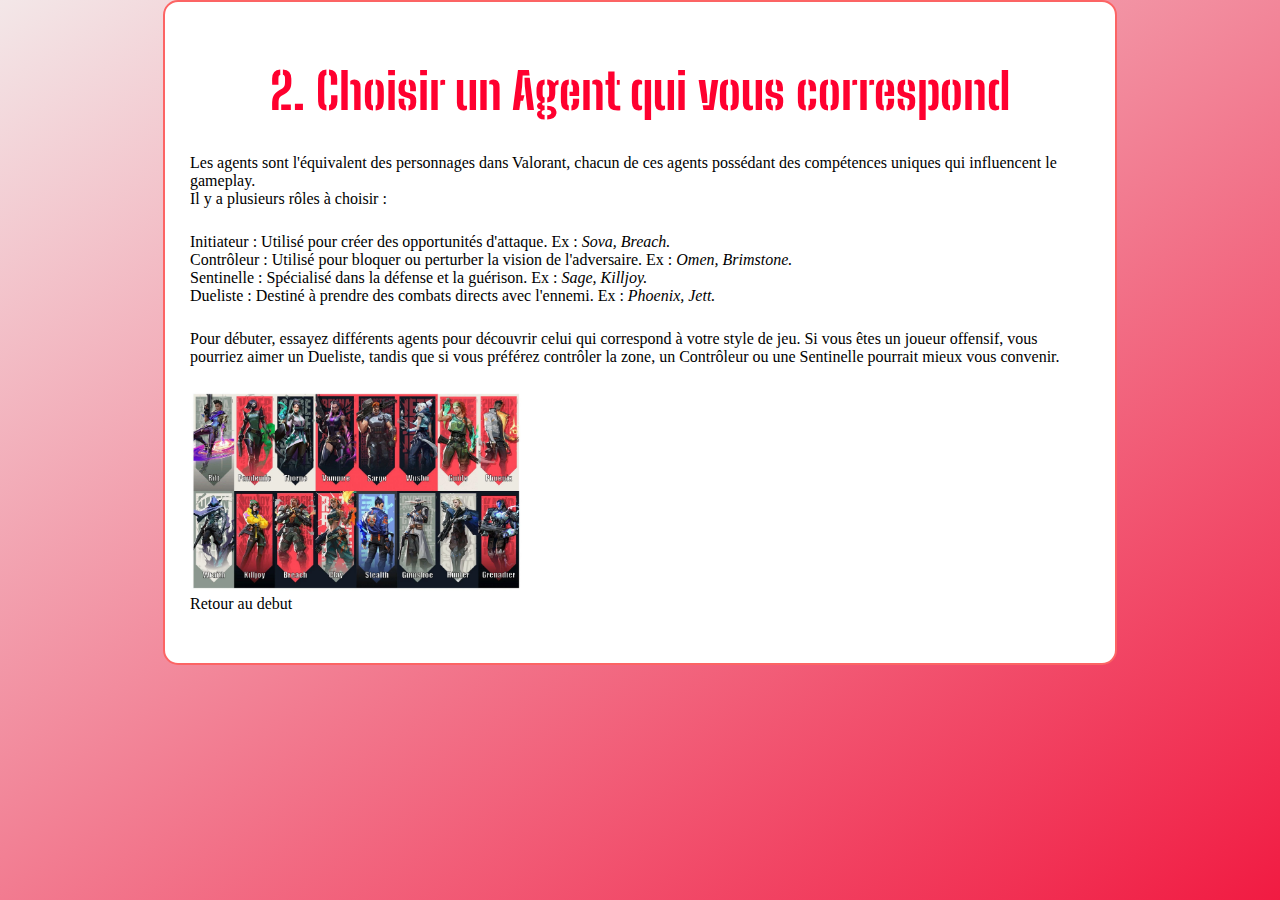
==== agents.html @ be29085a "titre taille" ====
<!DOCTYPE html>
<html lang="fr">

<head>
    <meta charset="UTF-8">
    <meta name="viewport" content="width=device-width, initial-scale=1.0">
    <title>Choisir un Agent qui vous correspond</title>

    <link href="https://cdn.lineicons.com/5.0/lineicons.css" rel="stylesheet" />
    <link rel="stylesheet" href="style.css">
</head>

<body>
    <main>
        
        <h1>2. Choisir un Agent qui vous correspond</h1>

        <p>
            Les agents sont l'équivalent des personnages dans Valorant,
            chacun de ces agents possédant des compétences uniques qui influencent le gameplay.<br>
            Il y a plusieurs rôles à choisir :<br>
        </p>
        <p>
            Initiateur : Utilisé pour créer des opportunités d'attaque. Ex :<i> Sova, Breach.</i><br>
            Contrôleur : Utilisé pour bloquer ou perturber la vision de l'adversaire. Ex : <i> Omen, Brimstone.<br></i>
            Sentinelle : Spécialisé dans la défense et la guérison. Ex : <i> Sage, Killjoy.<br></i>
            Dueliste : Destiné à prendre des combats directs avec l'ennemi. Ex : <i> Phoenix, Jett.</i>
        </p>
        <p>
            Pour débuter, essayez différents agents pour découvrir celui qui correspond à votre style de jeu. Si vous
            êtes
            un
            joueur offensif, vous pourriez aimer un Dueliste, tandis que si vous préférez contrôler la zone, un
            Contrôleur
            ou
            une Sentinelle pourrait mieux vous convenir.
        </p>
        <div><img alt="agents Valorant" src="images/agents.webp" height="200" /></div>
        <p>
            <a href="index.html" class="retour"><i class="lni lni-arrow-left"></i> Retour au debut</a>
            
        </p>
    </main>
</body>

</html>
---- style.css ----
@import url('https://fonts.googleapis.com/css2?family=Big+Shoulders+Stencil:opsz,wght@10..72,100..900&display=swap');

html,
body {
    margin: 0;
}

body {
    background: rgb(250, 250, 250);
    background: linear-gradient(328deg, rgb(241, 27, 66) 0%, rgba(243, 231, 232, 1) 100%) no-repeat;
    font-family: verdana;
    font-size: 16px;
    min-height: 100vh;
}

main {
    border: 2px solid rgb(252, 100, 100);
    border-radius: 15px;
    background-color: rgb(255, 255, 255);
    max-width: 900px;
    margin: 0 auto;
    padding: 25px;
}

h1 {
    font-family: "Big Shoulders Stencil", sans-serif;
    color: rgb(255, 0, 47);
    text-align: center;
    font-size: 50px;
}

p {
    margin: 0;
    margin-bottom: 25px;
}

a {
    color: rgb(255, 0, 47);
    text-decoration: none;
}

a.retour {
    color: rgb(0, 0, 0);

}

ol {
    color: rgb(255, 0, 47);
}

.aligner-centre {
    text-align: center;
}

h2.sous-titre {
    text-align: center;
}
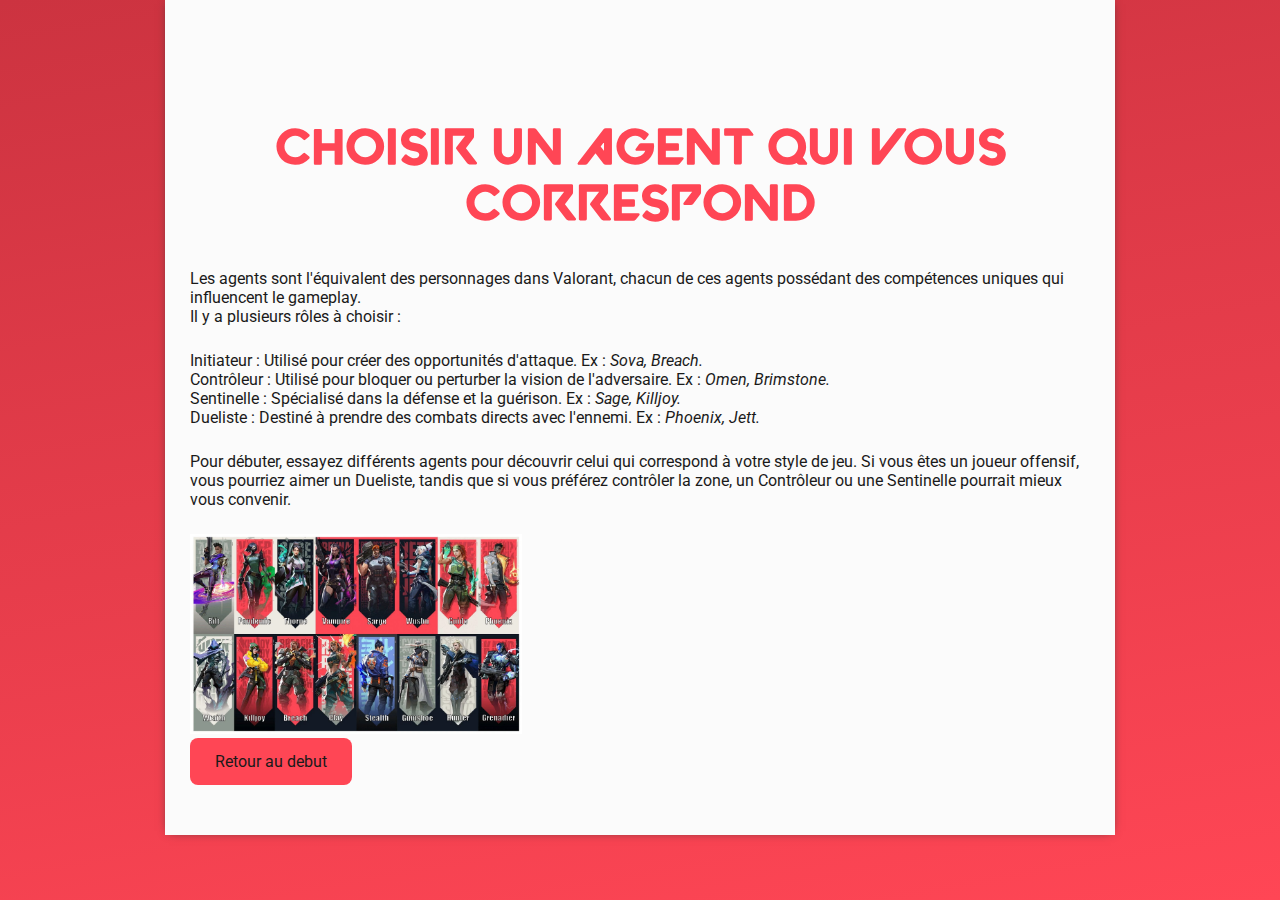
==== commit 390a7697: "supretion des chifres" ====
--- a/agents.html
+++ b/agents.html
@@ -13,7 +13,7 @@
 <body>
     <main>
         
-        <h1>2. Choisir un Agent qui vous correspond</h1>
+        <h1>Choisir un Agent qui vous correspond</h1>
 
         <p>
             Les agents sont l'équivalent des personnages dans Valorant,
--- a/style.css
+++ b/style.css
@@ -1,4 +1,17 @@
-@import url('https://fonts.googleapis.com/css2?family=Big+Shoulders+Stencil:opsz,wght@10..72,100..900&display=swap');
+@import url('https://fonts.googleapis.com/css2?family=Roboto:ital,wght@0,100..900;1,100..900&display=swap');
+
+:root {
+    --couleur-valorant-principal: #FF4655;
+    --couleur-valorant-principal-foncee: #cc3340;
+    --couleur-fond-text:rgb(251, 251, 251);
+    --couleur-texte-principal: #1A1A1A;
+    --couleur-ombre: rgb(49, 49, 49);
+}
+
+@font-face {
+    font-family: valorant;
+    src: url(fonts/Valorant\ Font.ttf);
+}
 
 html,
 body {
@@ -6,25 +19,36 @@
 }
 
 body {
-    background: rgb(250, 250, 250);
-    background: linear-gradient(328deg, rgb(241, 27, 66) 0%, rgba(243, 231, 232, 1) 100%) no-repeat;
-    font-family: verdana;
+    background: var(--couleur-valorant-principal-foncee);
+    background: linear-gradient(-10deg, var(--couleur-valorant-principal) 0%, var(--couleur-valorant-principal-foncee) 100%) no-repeat;
+    font-family: Roboto, sans-serif;
     font-size: 16px;
     min-height: 100vh;
+    color: var(--couleur-texte-principal);
+}
+
+.navbar {
+    background:var(--couleur-fond-text);
+    padding: 30px; left: 0px ; right: 0px;
+    box-shadow: 0 0 10px -4px var(--couleur-ombre);
+
+    position: fixed;
+    z-index: 1;
+    
 }
 
 main {
-    border: 2px solid rgb(252, 100, 100);
-    border-radius: 15px;
-    background-color: rgb(255, 255, 255);
+    background-color:var(--couleur-fond-text);
     max-width: 900px;
     margin: 0 auto;
     padding: 25px;
+    padding-top: 90px;
+    box-shadow: 0 0 10px -4px var(--couleur-ombre);
 }
 
 h1 {
-    font-family: "Big Shoulders Stencil", sans-serif;
-    color: rgb(255, 0, 47);
+    font-family: "valorant", sans-serif;
+    color: var(--couleur-valorant-principal);
     text-align: center;
     font-size: 50px;
 }
@@ -35,17 +59,27 @@
 }
 
 a {
-    color: rgb(255, 0, 47);
+    color: var(--couleur-valorant-principal);
     text-decoration: none;
 }
 
 a.retour {
-    color: rgb(0, 0, 0);
+    color: var(--couleur-texte-principal);
+    background: var(--couleur-valorant-principal);
+    padding: 14px 25px;
+    border-radius: 8px;
+    display: inline-block;
+
 
 }
 
+.retour:hover {
+    background-color: var(--couleur-valorant-principal);
+}
+
+
 ol {
-    color: rgb(255, 0, 47);
+    color: var(--couleur-valorant-principal)
 }
 
 .aligner-centre {
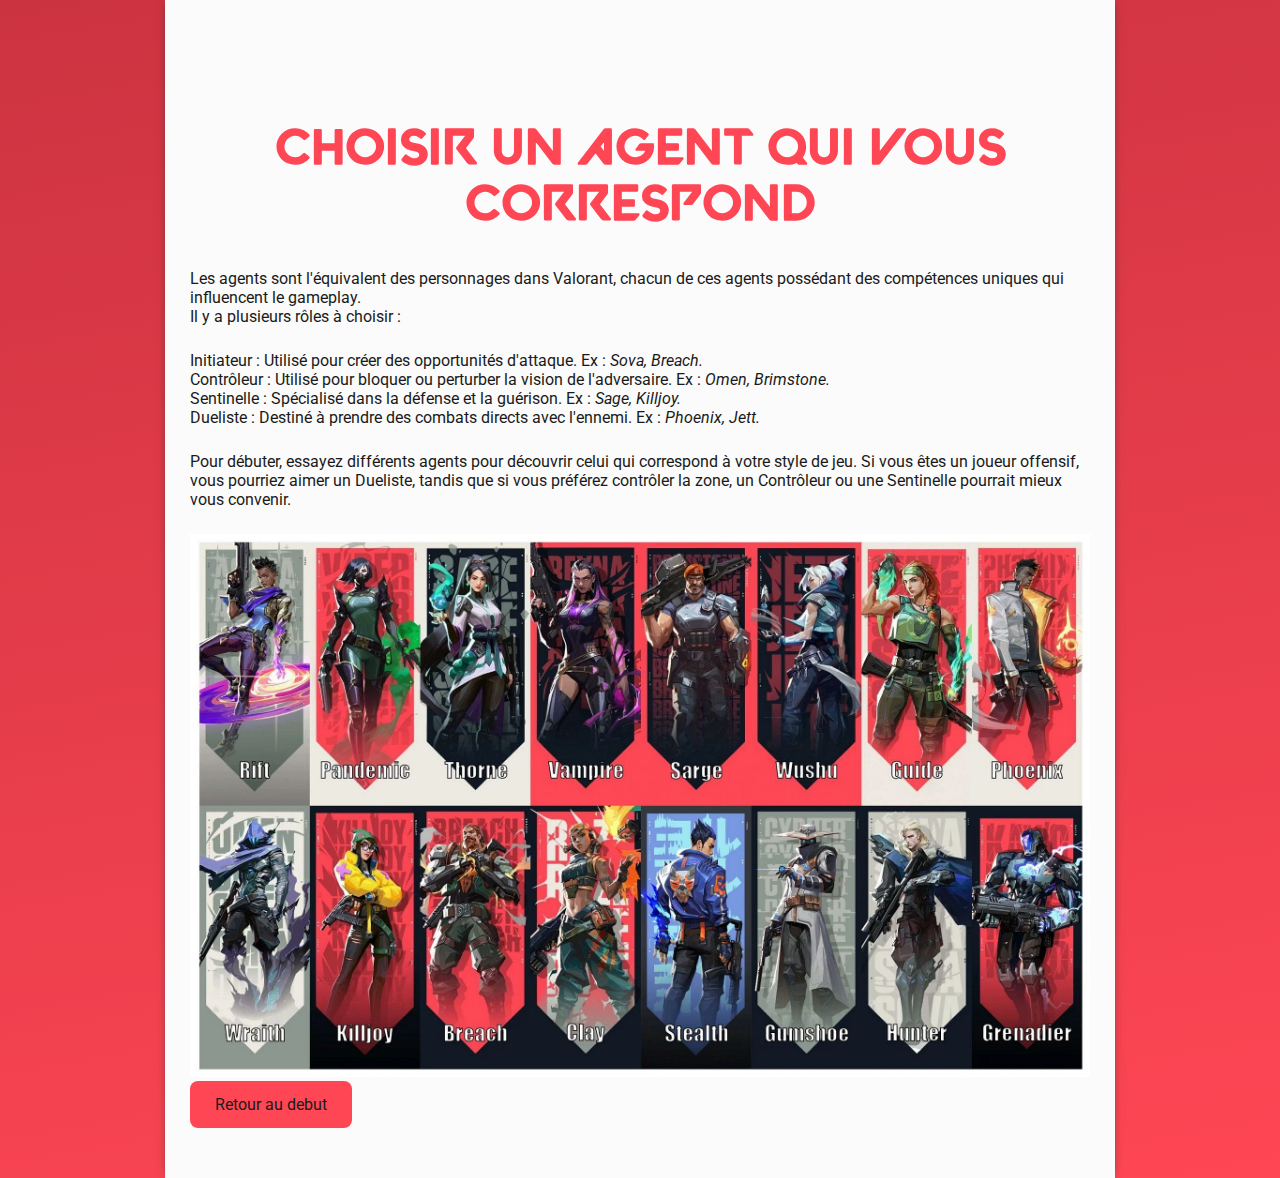
==== commit 7d0780da: "images larges" ====
--- a/agents.html
+++ b/agents.html
@@ -35,7 +35,7 @@
             ou
             une Sentinelle pourrait mieux vous convenir.
         </p>
-        <div><img alt="agents Valorant" src="images/agents.webp" height="200" /></div>
+        <div><img alt="agents Valorant" src="images/agents.webp" class="large" /></div>
         <p>
             <a href="index.html" class="retour"><i class="lni lni-arrow-left"></i> Retour au debut</a>
             
--- a/style.css
+++ b/style.css
@@ -88,4 +88,7 @@
 
 h2.sous-titre {
     text-align: center;
+}
+img.large{
+  max-width: 100% ;height: auto;
 }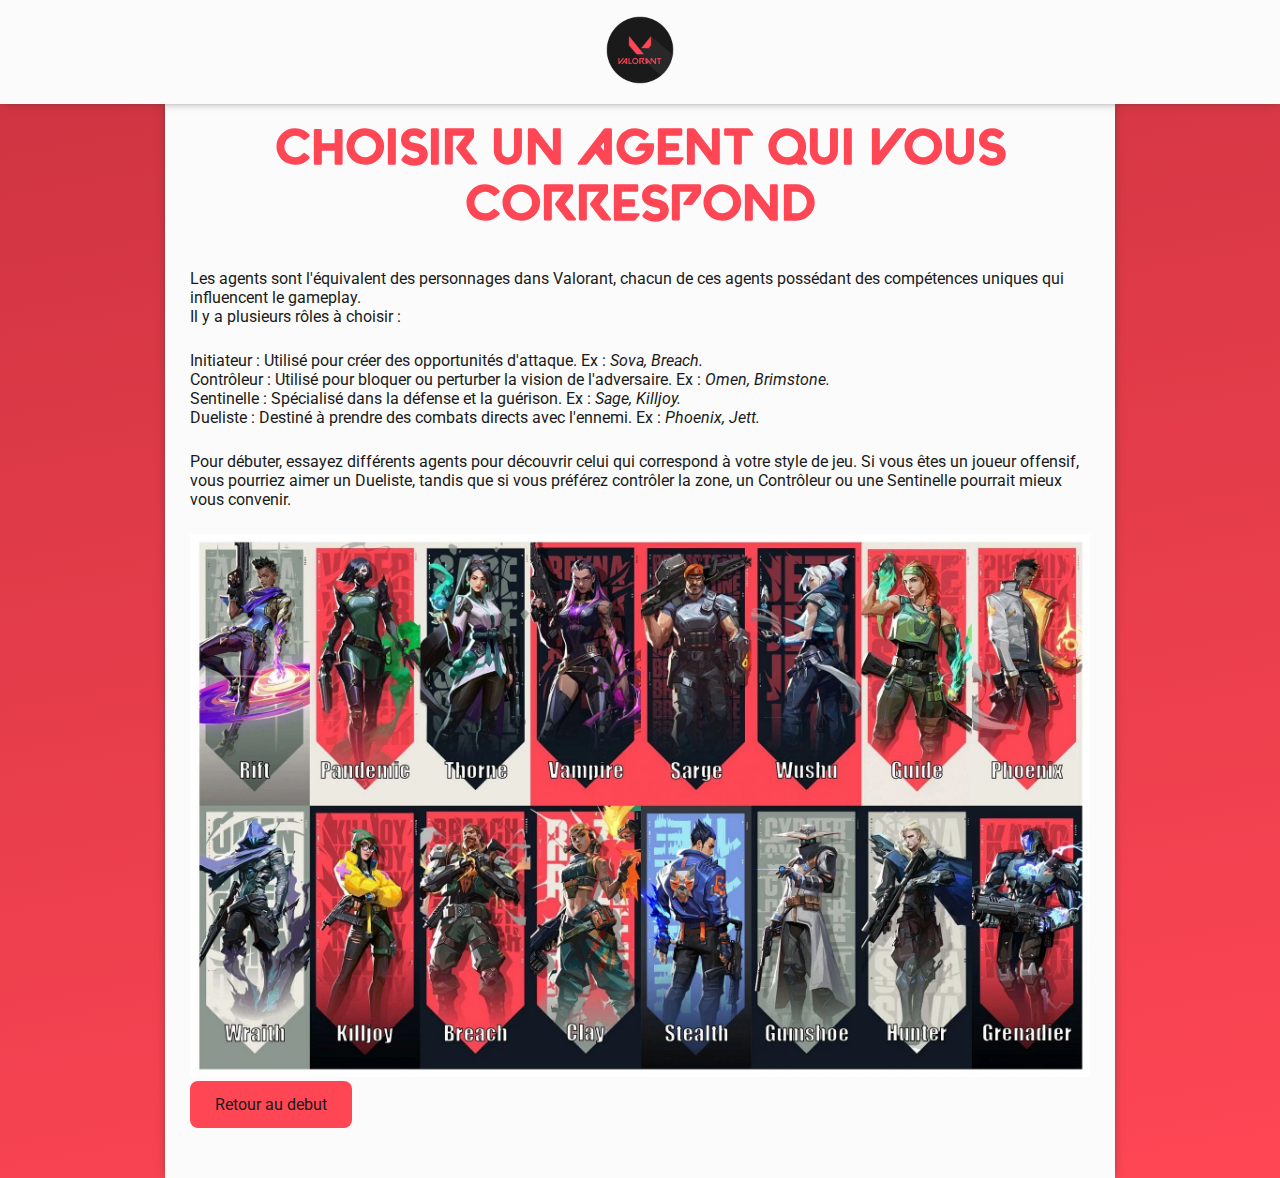
==== commit 18a2869a: "navbar" ====
--- a/agents.html
+++ b/agents.html
@@ -11,6 +11,11 @@
 </head>
 
 <body>
+    <div class="navbar">
+        <a href="index.html">
+             <img src="images/valorant-logo.webp" width="80" alt="">
+        </a>
+    </div>
     <main>
         
         <h1>Choisir un Agent qui vous correspond</h1>
--- a/style.css
+++ b/style.css
@@ -29,11 +29,15 @@
 
 .navbar {
     background:var(--couleur-fond-text);
-    padding: 30px; left: 0px ; right: 0px;
+    padding: 10px;
+     left: 0px ;
+      right: 0px;
     box-shadow: 0 0 10px -4px var(--couleur-ombre);
-
     position: fixed;
     z-index: 1;
+    text-align: center;
+    
+
     
 }
 
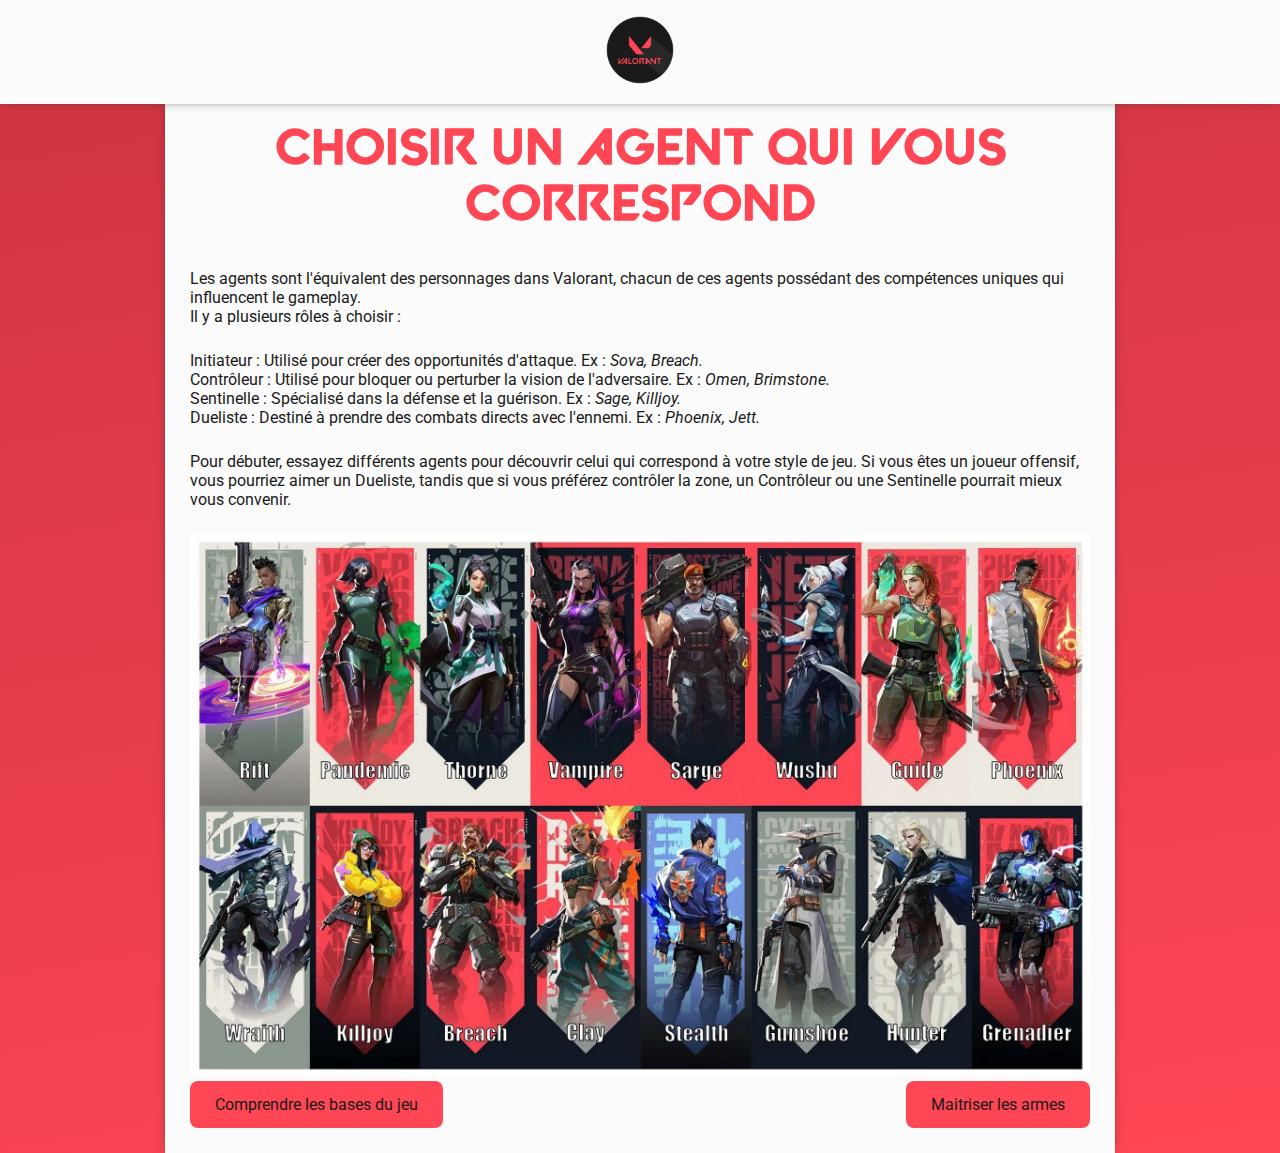
==== commit 2f8bc5fd: "boutons" ====
--- a/agents.html
+++ b/agents.html
@@ -41,10 +41,10 @@
             une Sentinelle pourrait mieux vous convenir.
         </p>
         <div><img alt="agents Valorant" src="images/agents.webp" class="large" /></div>
-        <p>
-            <a href="index.html" class="retour"><i class="lni lni-arrow-left"></i> Retour au debut</a>
-            
-        </p>
+        <div class="boutons">
+            <a href="comprendre.html" class="bouton"><i class="lni lni-arrow-left"></i> Comprendre les bases du jeu</a>
+            <a href="maitriser.html" class="bouton">Maitriser les armes <i class="lni lni-arrow-right"></i></a>
+        </div>
     </main>
 </body>
 
--- a/style.css
+++ b/style.css
@@ -3,7 +3,7 @@
 :root {
     --couleur-valorant-principal: #FF4655;
     --couleur-valorant-principal-foncee: #cc3340;
-    --couleur-fond-text:rgb(251, 251, 251);
+    --couleur-fond-text: rgb(251, 251, 251);
     --couleur-texte-principal: #1A1A1A;
     --couleur-ombre: rgb(49, 49, 49);
 }
@@ -28,21 +28,21 @@
 }
 
 .navbar {
-    background:var(--couleur-fond-text);
+    background: var(--couleur-fond-text);
     padding: 10px;
-     left: 0px ;
-      right: 0px;
+    left: 0px;
+    right: 0px;
     box-shadow: 0 0 10px -4px var(--couleur-ombre);
     position: fixed;
     z-index: 1;
     text-align: center;
-    
 
-    
+
+
 }
 
 main {
-    background-color:var(--couleur-fond-text);
+    background-color: var(--couleur-fond-text);
     max-width: 900px;
     margin: 0 auto;
     padding: 25px;
@@ -67,7 +67,7 @@
     text-decoration: none;
 }
 
-a.retour {
+a.bouton {
     color: var(--couleur-texte-principal);
     background: var(--couleur-valorant-principal);
     padding: 14px 25px;
@@ -77,8 +77,8 @@
 
 }
 
-.retour:hover {
-    background-color: var(--couleur-valorant-principal);
+.bouton:hover {
+    background-color: var(--couleur-valorant-principal-foncee);
 }
 
 
@@ -93,6 +93,18 @@
 h2.sous-titre {
     text-align: center;
 }
-img.large{
-  max-width: 100% ;height: auto;
+
+img.large {
+    max-width: 100%;
+    height: auto;
+}
+
+.boutons {
+    display: flex;
+    justify-content: space-between;
+}
+footer{
+    background: #ffdd00;
+    padding: 150px;
+    margin-top: 50px;
 }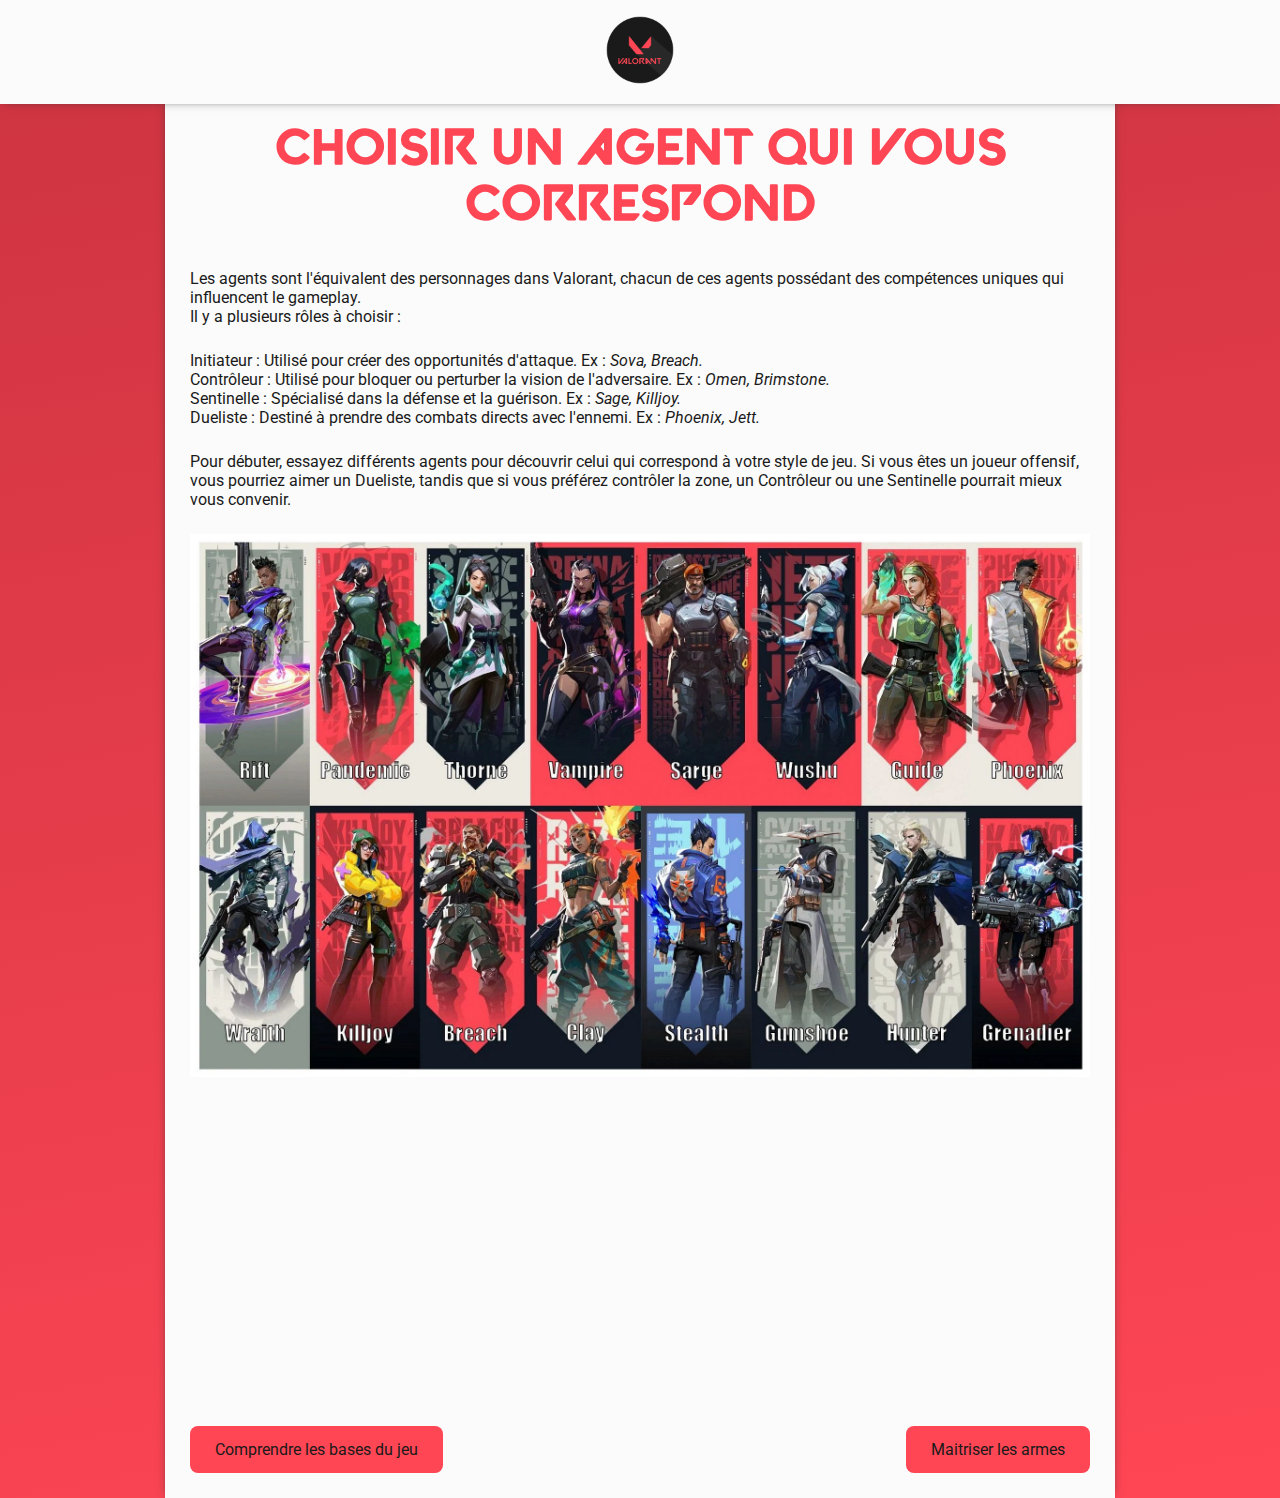
==== commit 48b147a5: "video agents" ====
--- a/agents.html
+++ b/agents.html
@@ -40,7 +40,9 @@
             ou
             une Sentinelle pourrait mieux vous convenir.
         </p>
+        
         <div><img alt="agents Valorant" src="images/agents.webp" class="large" /></div>
+        <div class="video"><iframe width="560" height="315" src="https://www.youtube.com/embed/0V_oXsUCt6k?si=LTKxWpLW6dSu-Nft" title="YouTube video player" frameborder="0" allow="accelerometer; autoplay; clipboard-write; encrypted-media; gyroscope; picture-in-picture; web-share" referrerpolicy="strict-origin-when-cross-origin" allowfullscreen></iframe> </div>
         <div class="boutons">
             <a href="comprendre.html" class="bouton"><i class="lni lni-arrow-left"></i> Comprendre les bases du jeu</a>
             <a href="maitriser.html" class="bouton">Maitriser les armes <i class="lni lni-arrow-right"></i></a>
--- a/style.css
+++ b/style.css
@@ -35,10 +35,9 @@
     box-shadow: 0 0 10px -4px var(--couleur-ombre);
     position: fixed;
     z-index: 1;
-    text-align: center;
-
-
-
+    display: flex;
+    justify-content: center;
+    align-items: center;
 }
 
 main {
@@ -103,8 +102,58 @@
     display: flex;
     justify-content: space-between;
 }
-footer{
-    background: #ffdd00;
+
+footer {
+    background: var(--couleur-texte-principal);
+    color: var(--couleur-valorant-principal);
     padding: 150px;
     margin-top: 50px;
+    text-align: center;
+}
+
+.mainmenubtn {
+    background-color: var(--couleur-valorant-principal);
+    color: var(--couleur-fond-text);
+    border: none;
+    cursor: pointer;
+    padding: 20px;
+}
+
+.mainmenubtn:hover {
+    background-color: var(--couleur-valorant-principal-foncee);
+}
+
+.dropdown {
+    position: absolute;
+    display: inline-block;
+    right: 20px;
+}
+
+.dropdown-child {
+    display: none;
+    background-color: var(--couleur-valorant-principal);
+    min-width: 200px;
+
+    position: absolute;
+    right:0;
+}
+
+.dropdown-child a {
+    color: var(--couleur-fond-text);
+    padding: 20px;
+    text-decoration: none;
+    display: block;
+}
+
+.dropdown-child a:hover {
+    background-color: var(--couleur-valorant-principal-foncee);
+}
+
+.dropdown:hover .dropdown-child {
+    display: block;
+}
+.video{
+    display: flex;
+ justify-content: center;
+ margin-bottom: 30px;
 }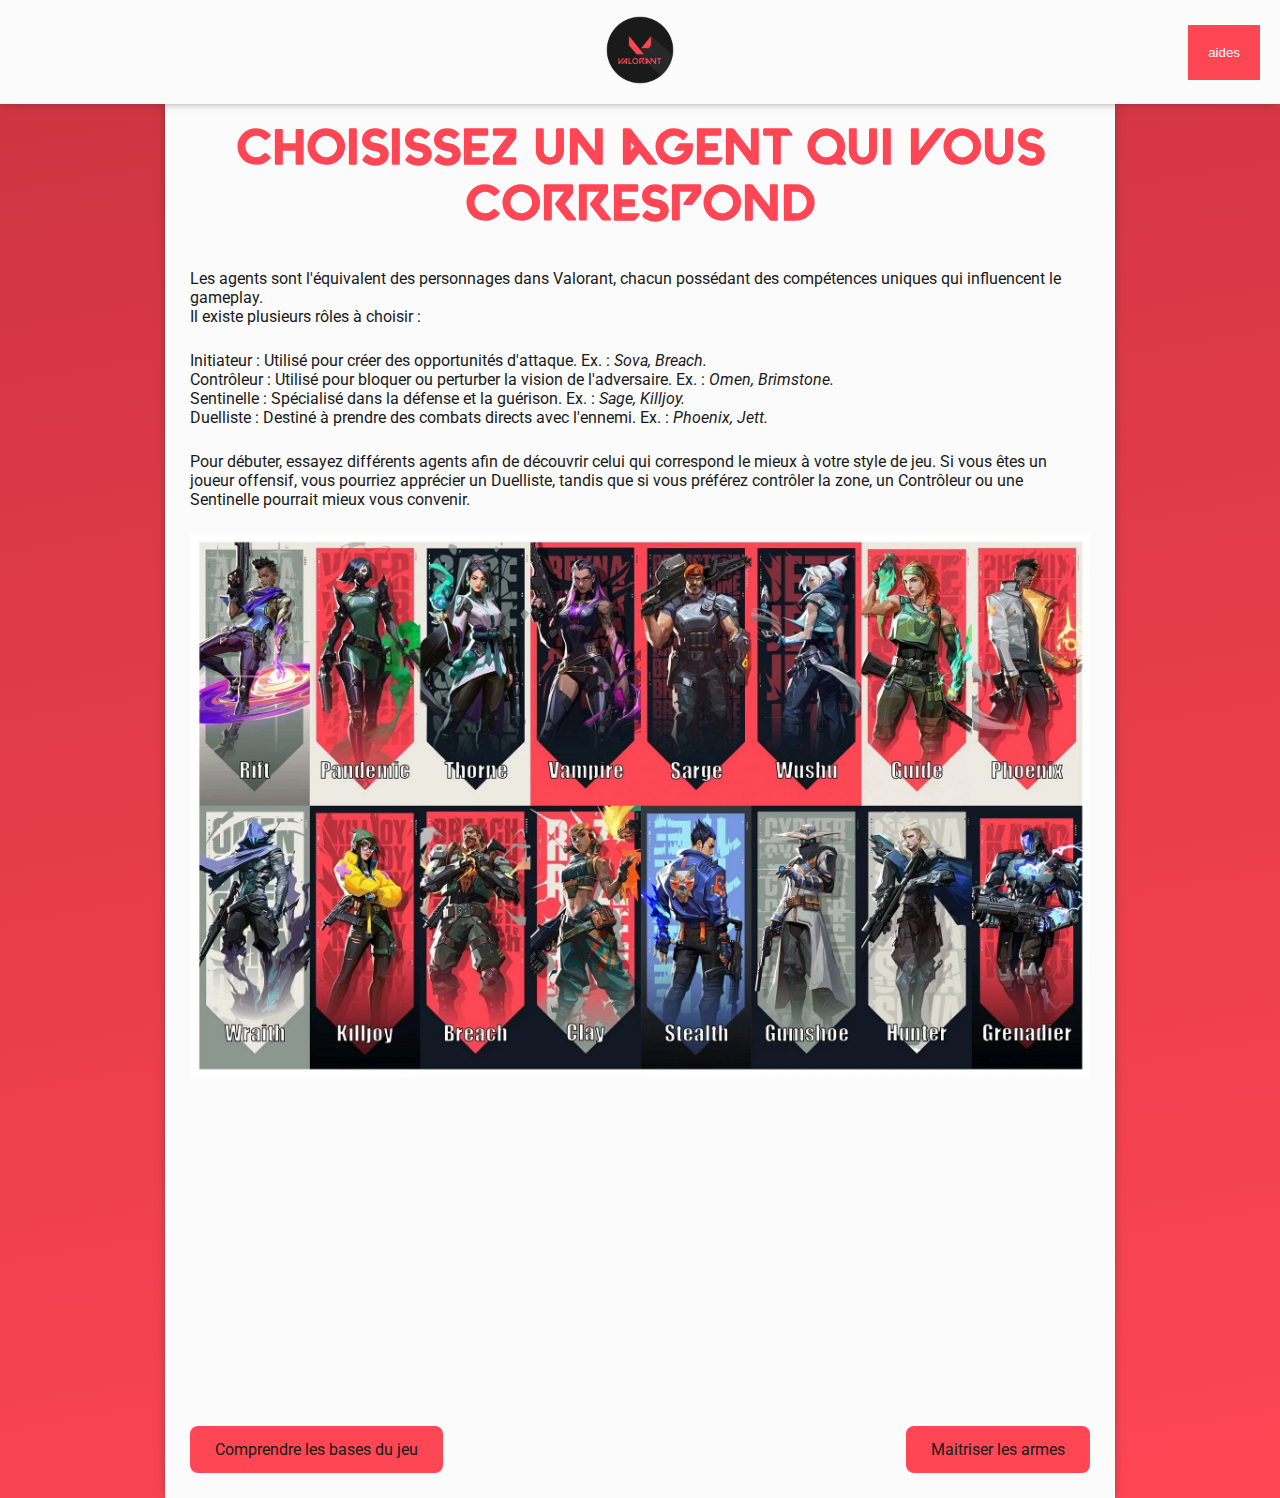
==== commit c96fce2b: "v2 de la navbar et correction" ====
--- a/agents.html
+++ b/agents.html
@@ -13,33 +13,37 @@
 <body>
     <div class="navbar">
         <a href="index.html">
-             <img src="images/valorant-logo.webp" width="80" alt="">
+            <img src="images/valorant-logo.webp" width="80" alt="">
         </a>
+        <div class="dropdown">
+            <button class="mainmenubtn">aides</button>
+            <div class="dropdown-child">
+                <a href="https://github.com/Darklink30/Site-Valorant"><i class="lni lni-github"></i> my github </a>
+                <a href="https://playvalorant.com/en-us/">play valorant</a>
+                
+            </div>
+        </div>
     </div>
     <main>
         
-        <h1>Choisir un Agent qui vous correspond</h1>
+        <h1>Choisissez un agent qui vous correspond</h1>
 
-        <p>
-            Les agents sont l'équivalent des personnages dans Valorant,
-            chacun de ces agents possédant des compétences uniques qui influencent le gameplay.<br>
-            Il y a plusieurs rôles à choisir :<br>
-        </p>
-        <p>
-            Initiateur : Utilisé pour créer des opportunités d'attaque. Ex :<i> Sova, Breach.</i><br>
-            Contrôleur : Utilisé pour bloquer ou perturber la vision de l'adversaire. Ex : <i> Omen, Brimstone.<br></i>
-            Sentinelle : Spécialisé dans la défense et la guérison. Ex : <i> Sage, Killjoy.<br></i>
-            Dueliste : Destiné à prendre des combats directs avec l'ennemi. Ex : <i> Phoenix, Jett.</i>
-        </p>
-        <p>
-            Pour débuter, essayez différents agents pour découvrir celui qui correspond à votre style de jeu. Si vous
-            êtes
-            un
-            joueur offensif, vous pourriez aimer un Dueliste, tandis que si vous préférez contrôler la zone, un
-            Contrôleur
-            ou
-            une Sentinelle pourrait mieux vous convenir.
-        </p>
+<p>
+    Les agents sont l'équivalent des personnages dans Valorant,  
+    chacun possédant des compétences uniques qui influencent le gameplay.<br>  
+    Il existe plusieurs rôles à choisir :<br>  
+</p>  
+<p>
+    Initiateur : Utilisé pour créer des opportunités d'attaque. Ex. : <i>Sova, Breach.</i><br>  
+    Contrôleur : Utilisé pour bloquer ou perturber la vision de l'adversaire. Ex. : <i>Omen, Brimstone.</i><br>  
+    Sentinelle : Spécialisé dans la défense et la guérison. Ex. : <i>Sage, Killjoy.</i><br>  
+    Duelliste : Destiné à prendre des combats directs avec l'ennemi. Ex. : <i>Phoenix, Jett.</i>  
+</p>  
+<p>
+    Pour débuter, essayez différents agents afin de découvrir celui qui correspond le mieux à votre style de jeu.  
+    Si vous êtes un joueur offensif, vous pourriez apprécier un Duelliste,  
+    tandis que si vous préférez contrôler la zone, un Contrôleur ou une Sentinelle pourrait mieux vous convenir.  
+</p>
         
         <div><img alt="agents Valorant" src="images/agents.webp" class="large" /></div>
         <div class="video"><iframe width="560" height="315" src="https://www.youtube.com/embed/0V_oXsUCt6k?si=LTKxWpLW6dSu-Nft" title="YouTube video player" frameborder="0" allow="accelerometer; autoplay; clipboard-write; encrypted-media; gyroscope; picture-in-picture; web-share" referrerpolicy="strict-origin-when-cross-origin" allowfullscreen></iframe> </div>
--- a/style.css
+++ b/style.css
@@ -117,6 +117,7 @@
     border: none;
     cursor: pointer;
     padding: 20px;
+    
 }
 
 .mainmenubtn:hover {
@@ -143,6 +144,10 @@
     padding: 20px;
     text-decoration: none;
     display: block;
+    border-bottom: 1px solid var(--couleur-valorant-principal-foncee);
+}
+.dropdown-child a:last-of-type{
+    border-bottom: none;
 }
 
 .dropdown-child a:hover {
